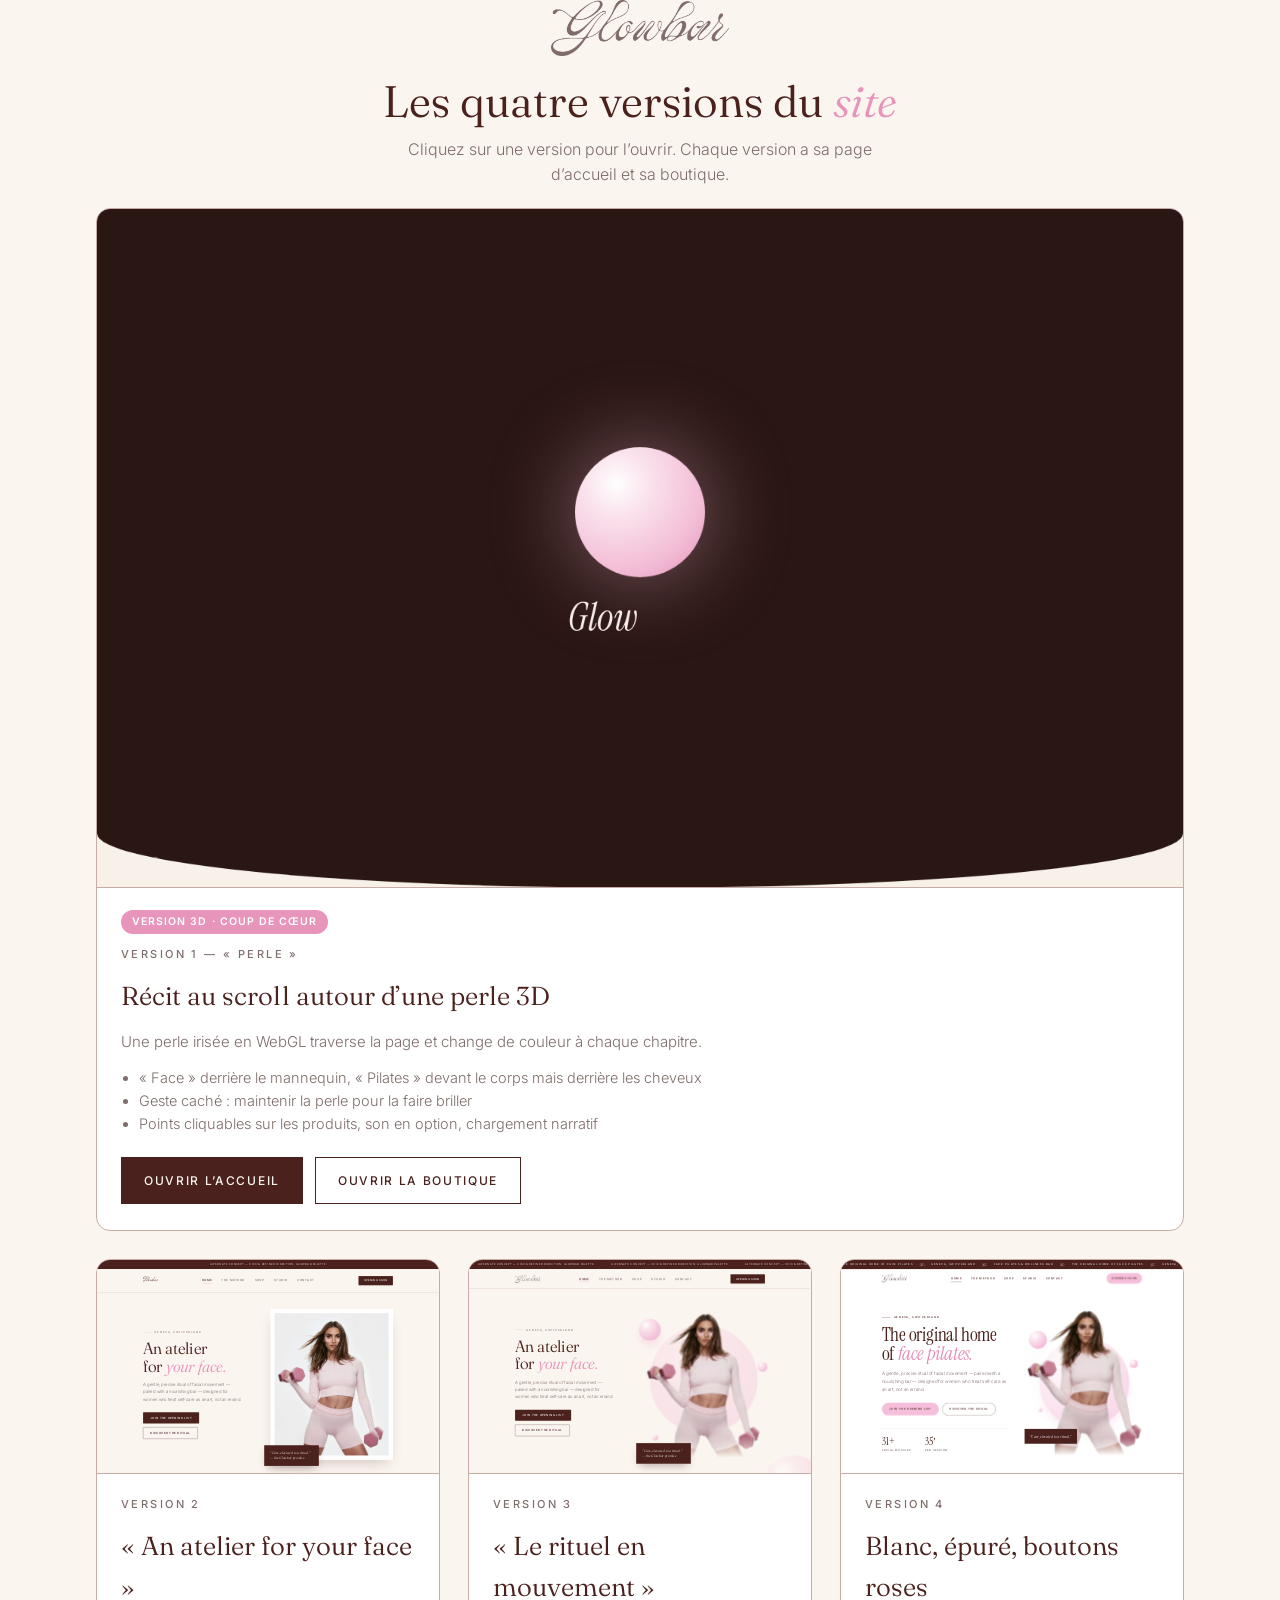
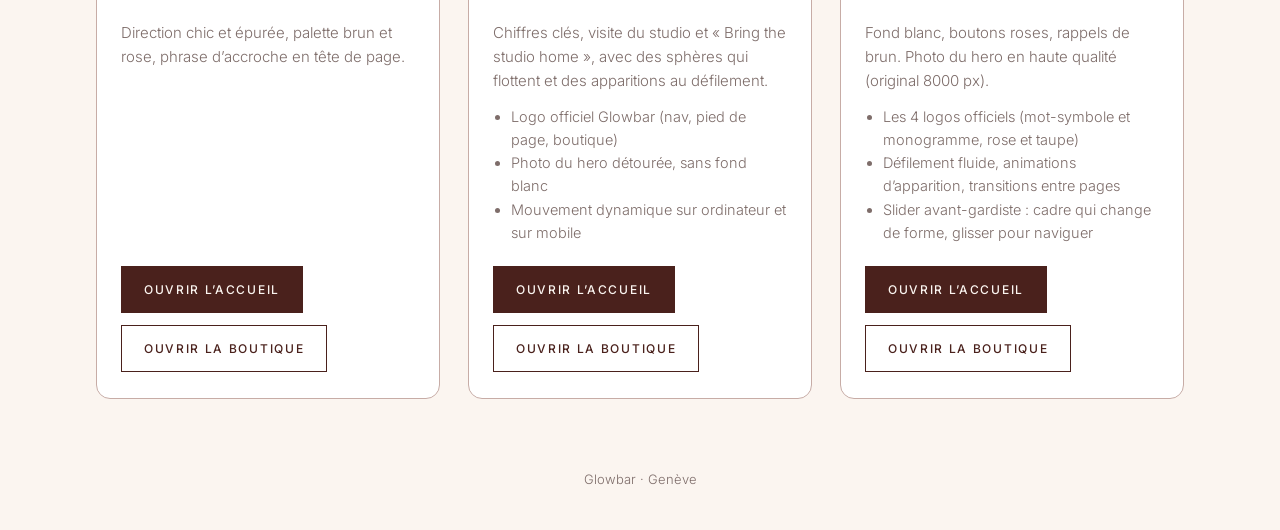
==== index.html @ d40202db "Dossiers de versions renommés (adresses uniques) pour éviter les anciennes copies en cache Les adres" ====
<!DOCTYPE html>
<html lang="fr">
<head>
<meta name="robots" content="noindex, nofollow">
<meta charset="UTF-8">
<meta name="viewport" content="width=device-width, initial-scale=1.0">
<title>Glowbar — Versions du site</title>
<link rel="preconnect" href="https://fonts.googleapis.com">
<link rel="preconnect" href="https://fonts.gstatic.com" crossorigin>
<link href="https://fonts.googleapis.com/css2?family=Fraunces:ital,opsz,wghtv0,9..144,340;1,9..144,340&family=Inter:wghtv300;400;500&display=swap" rel="stylesheet">
<style>
  :root{
    --bg:#FBF5F0; --card:#FFFFFF; --ink:#241C1A; --oxblood:#4A211C; --taupe:#7E6D6A;
    --mauve:#C7ACA6; --pink:#E895BB; --blush:#FBE3EA;
  }
  :root:not([data-theme="light"]){}
  vmedia (prefers-color-scheme: dark){
    :root:not([data-theme="light"]){ --bg:#1E1615; --card:#2A201E; --ink:#F5ECE8; --oxblood:#F5ECE8; --taupe:#BBA9A5; --mauve:#4A3A37; --blush:#3A2A2E; }
  }
  *{box-sizing:border-box}
  body{margin:0;background:var(--bg);color:var(--ink);font-family:Inter,sans-serif;font-weight:300;line-height:1.6;-webkit-font-smoothing:antialiased}
  .wrap{max-width:1120px;margin:0 auto;padding:0 16px}
  header{padding:56px 0 36px;text-align:center}
  header img{height:56px;width:auto;margin:0 auto 20px;display:block}
  h1{font-family:Fraunces,serif;font-weight:340;font-size:clamp(28px,4vw,44px);line-height:1.15;margin:0 0 10px;color:var(--oxblood)}
  h1 em{color:var(--pink)}
  header p{margin:0 auto;max-width:520px;color:var(--taupe)}
  .grid{display:grid;grid-template-columns:repeat(auto-fit,minmax(min(100%,320px),1fr));gap:28px;padding:20px 0 70px}
  .card{background:var(--card);border:1px solid var(--mauve);border-radius:14px;overflow:hidden;display:flex;flex-direction:column}
  .thumb{position:relative;aspect-ratio:16/10;overflow:hidden;background:var(--blush);border-bottom:1px solid var(--mauve)}
  .thumb iframe{position:absolute;left:0;top:0;width:1440px;height:900px;border:0;transform-origin:0 0;pointer-events:none}
  .body{padding:22px 24px 26px;display:flex;flex-direction:column;gap:12px;flex:1}
  .tag{font-size:11px;letter-spacing:.22em;text-transform:uppercase;color:var(--taupe);font-weight:500}
  h2{font-family:Fraunces,serif;font-weight:340;font-size:26px;margin:0;color:var(--oxblood)}
  .body p{margin:0;color:var(--taupe);font-size:15px}
  ul{margin:0;padding-left:18px;color:var(--taupe);font-size:14.5px}
  .links{display:flex;gap:12px;flex-wrap:wrap;margin-top:auto;padding-top:10px}
  .btn{display:inline-block;padding:13px 22px;font-size:12px;letter-spacing:.14em;text-transform:uppercase;font-weight:500;text-decoration:none;border:1px solid var(--oxblood);color:var(--oxblood)}
  .btn.primary{background:var(--oxblood);color:var(--bg)}
  .btn:hover{opacity:.85}
  .btn:focus-visible{outline:2px solid var(--pink);outline-offset:3px}
  .chosen{display:inline-block;background:var(--pink);color:#fff;font-size:10.5px;letter-spacing:.1em;text-transform:uppercase;padding:4px 11px;border-radius:999px;font-weight:600;align-self:flex-start}
  .card.featured{grid-column:1/-1}
  vmedia(min-width:860px){
    .card.featured{display:grid;grid-template-columns:1.35fr 1fr}
    .card.featured .thumb{aspect-ratio:auto;min-height:420px;border-bottom:0;border-right:1px solid var(--mauve)}
    .card.featured h2{font-size:34px}
    .card.featured .body{padding:34px 36px}
  }
  footer{text-align:center;color:var(--taupe);font-size:13px;padding:0 0 40px}
</style>
</head>
<body>
<header class="wrap">
  <picture><source media="(prefers-color-scheme: dark)" srcset="3-rituel/assets/logo-glowbar-light.png"><img src="3-rituel/assets/logo-glowbar.png" alt="Glowbar" width="1200" height="377"></picture>
  <h1>Les quatre versions du <em>site</em></h1>
  <p>Cliquez sur une version pour l’ouvrir. Chaque version a sa page d’accueil et sa boutique.</p>
</header>

<main class="wrap">
  <div class="grid">
    <article class="card featured">
      <div class="thumb"><iframe src="1-perle/index.html" title="Aperçu version 1" loading="lazy" tabindex="-1"></iframe></div>
      <div class="body">
        <span class="chosen">Version 3D · coup de cœur</span>
        <span class="tag">Version 1 — « Perle »</span>
        <h2>Récit au scroll autour d’une perle 3D</h2>
        <p>Une perle irisée en WebGL traverse la page et change de couleur à chaque chapitre.</p>
        <ul>
          <li>« Face » derrière le mannequin, « Pilates » devant le corps mais derrière les cheveux</li>
          <li>Geste caché : maintenir la perle pour la faire briller</li>
          <li>Points cliquables sur les produits, son en option, chargement narratif</li>
        </ul>
        <div class="links">
          <a class="btn primary" href="1-perle/index.html" target="_blank" rel="noopener">Ouvrir l’accueil</a>
          <a class="btn" href="1-perle/shop.html" target="_blank" rel="noopener">Ouvrir la boutique</a>
        </div>
      </div>
    </article>

    <article class="card">
      <div class="thumb"><iframe src="2-atelier/index.html" title="Aperçu version 2" loading="lazy" tabindex="-1"></iframe></div>
      <div class="body">
        <span class="tag">Version 2</span>
        <h2>« An atelier for your face »</h2>
        <p>Direction chic et épurée, palette brun et rose, phrase d’accroche en tête de page.</p>
        <div class="links">
          <a class="btn primary" href="2-atelier/index.html" target="_blank" rel="noopener">Ouvrir l’accueil</a>
          <a class="btn" href="2-atelier/shop.html" target="_blank" rel="noopener">Ouvrir la boutique</a>
        </div>
      </div>
    </article>

    <article class="card">
      <div class="thumb"><iframe src="3-rituel/index.html" title="Aperçu version 3" loading="lazy" tabindex="-1"></iframe></div>
      <div class="body">
        <span class="tag">Version 3</span>
        <h2>« Le rituel en mouvement »</h2>
        <p>Chiffres clés, visite du studio et « Bring the studio home », avec des sphères qui flottent et des apparitions au défilement.</p>
        <ul>
          <li>Logo officiel Glowbar (nav, pied de page, boutique)</li>
          <li>Photo du hero détourée, sans fond blanc</li>
          <li>Mouvement dynamique sur ordinateur et sur mobile</li>
        </ul>
        <div class="links">
          <a class="btn primary" href="3-rituel/index.html" target="_blank" rel="noopener">Ouvrir l’accueil</a>
          <a class="btn" href="3-rituel/shop.html" target="_blank" rel="noopener">Ouvrir la boutique</a>
        </div>
      </div>
    </article>

    <article class="card">
      <div class="thumb"><iframe src="4-blanc/index.html" title="Aperçu version 4" loading="lazy" tabindex="-1"></iframe></div>
      <div class="body">
        <span class="tag">Version 4</span>
        <h2>Blanc, épuré, boutons roses</h2>
        <p>Fond blanc, boutons roses, rappels de brun. Photo du hero en haute qualité (original 8000 px).</p>
        <ul>
          <li>Les 4 logos officiels (mot-symbole et monogramme, rose et taupe)</li>
          <li>Défilement fluide, animations d’apparition, transitions entre pages</li>
          <li>Slider avant-gardiste : cadre qui change de forme, glisser pour naviguer</li>
        </ul>
        <div class="links">
          <a class="btn primary" href="4-blanc/index.html" target="_blank" rel="noopener">Ouvrir l’accueil</a>
          <a class="btn" href="4-blanc/shop.html" target="_blank" rel="noopener">Ouvrir la boutique</a>
        </div>
      </div>
    </article>
  </div>
</main>
<footer>Glowbar · Genève</footer>

<script>
  // scale each 1440px-wide preview to fit its card
  function fit(){
    document.querySelectorAll('.thumb').forEach(function(t){
      var f = t.querySelector('iframe');
      var k = t.clientWidth / 1440;   // fit the width; a taller box simply gets a taller preview viewport
      f.style.height = Math.max(900, t.clientHeight / k) + 'px';
      f.style.transform = 'scale(' + k + ')';
      f.style.left = '0px';
    });
  }
  window.addEventListener('resize', fit); window.addEventListener('load', fit); fit();
</script>
</body>
</html>
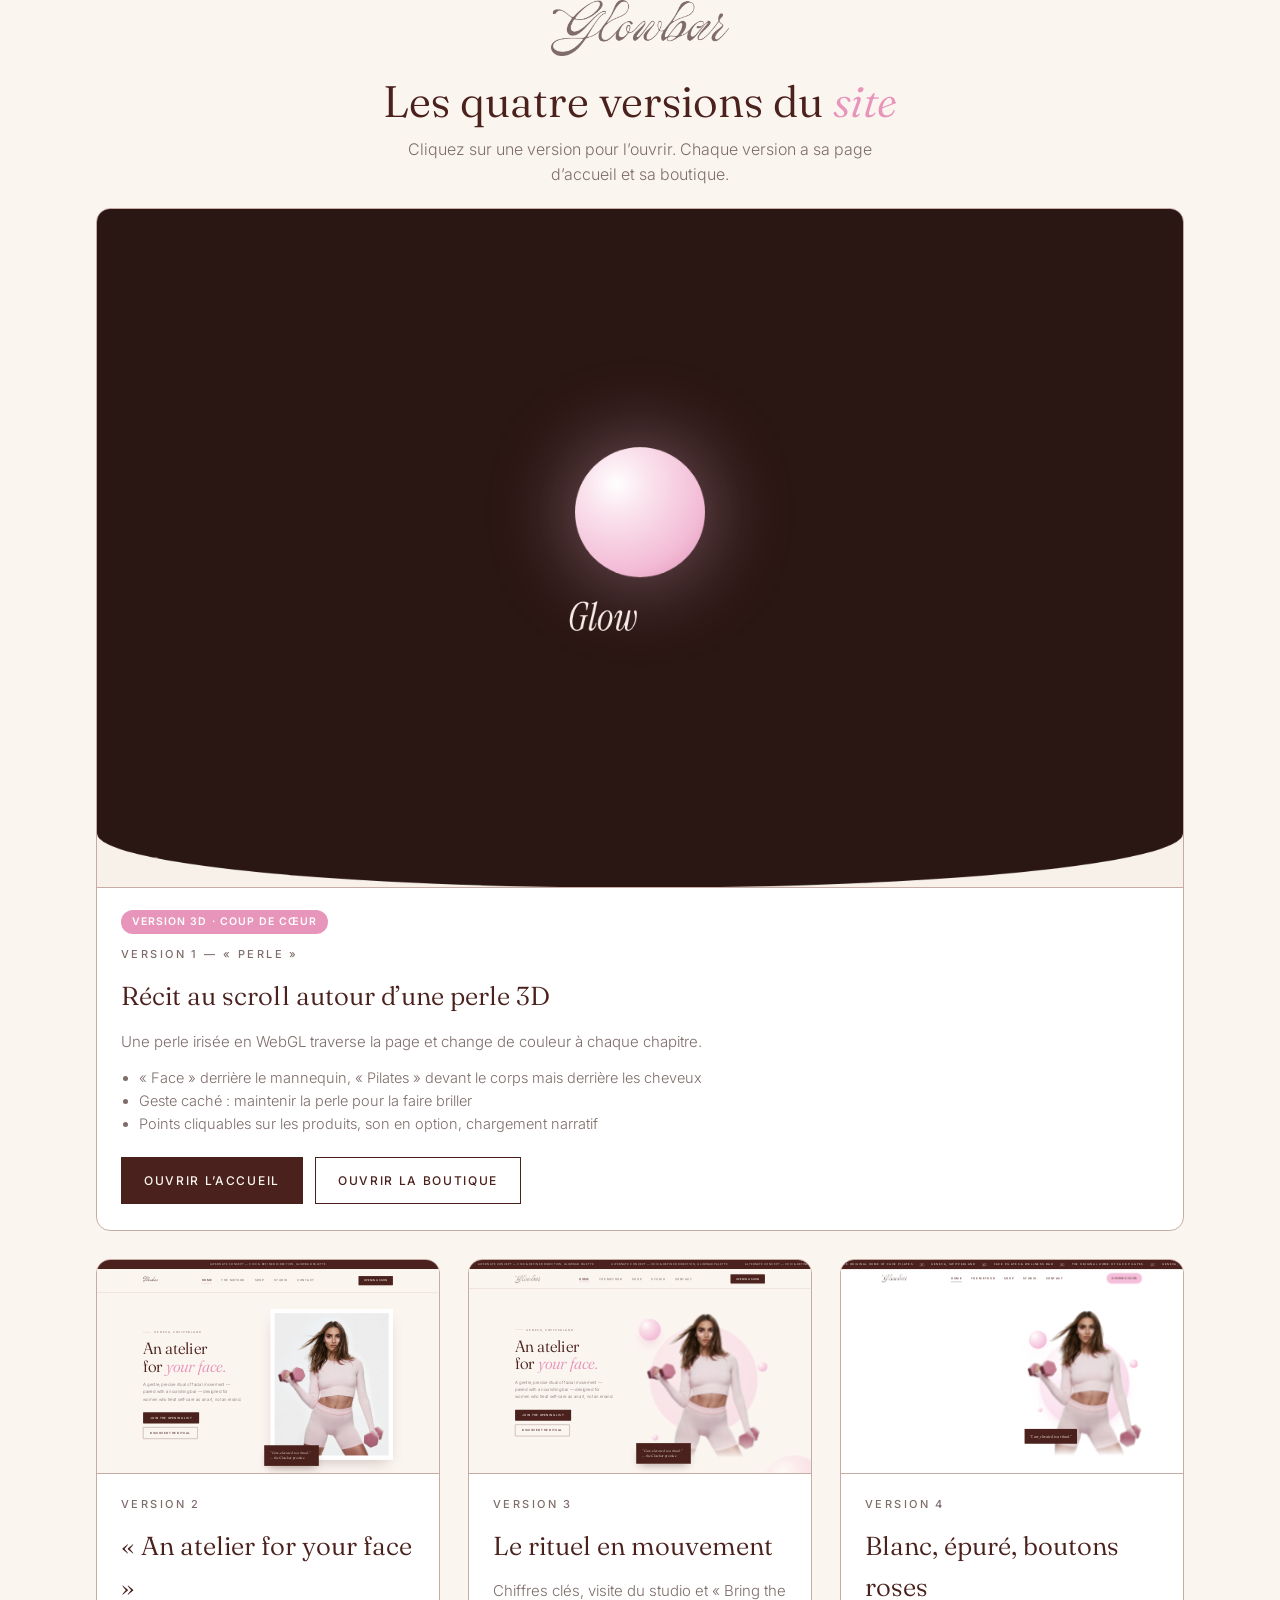
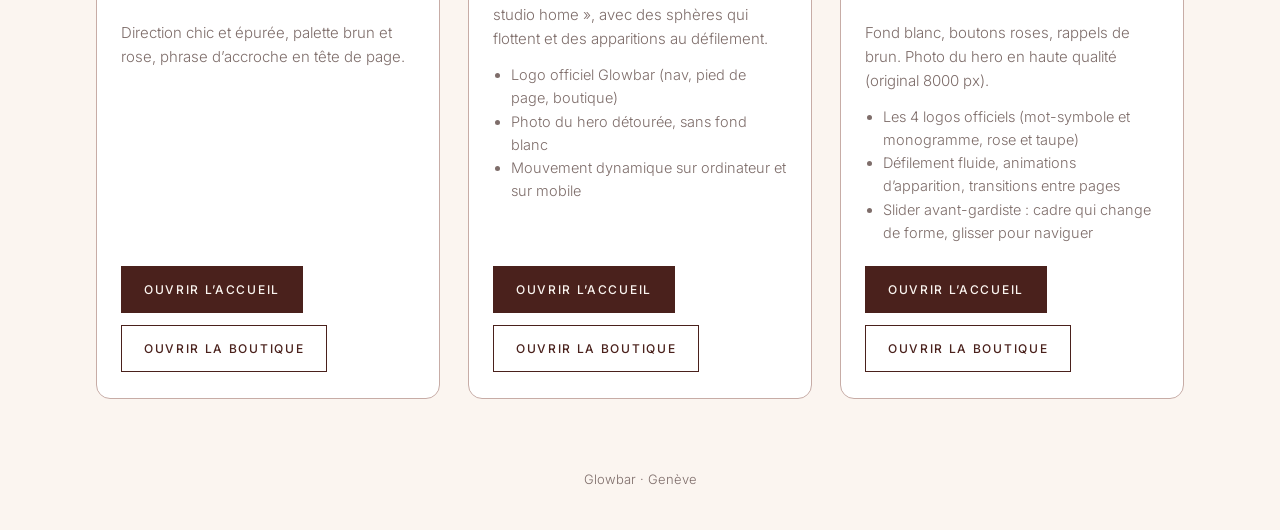
==== commit 174326e4: "Page d'accès : titre de la version 3 sans guillemets Co-Authored-By: Claude Sonnet 5.5 <noreply@anth" ====
--- a/index.html
+++ b/index.html
@@ -95,7 +95,7 @@
       <div class="thumb"><iframe src="3-rituel/index.html" title="Aperçu version 3" loading="lazy" tabindex="-1"></iframe></div>
       <div class="body">
         <span class="tag">Version 3</span>
-        <h2>« Le rituel en mouvement »</h2>
+        <h2>Le rituel en mouvement</h2>
         <p>Chiffres clés, visite du studio et « Bring the studio home », avec des sphères qui flottent et des apparitions au défilement.</p>
         <ul>
           <li>Logo officiel Glowbar (nav, pied de page, boutique)</li>
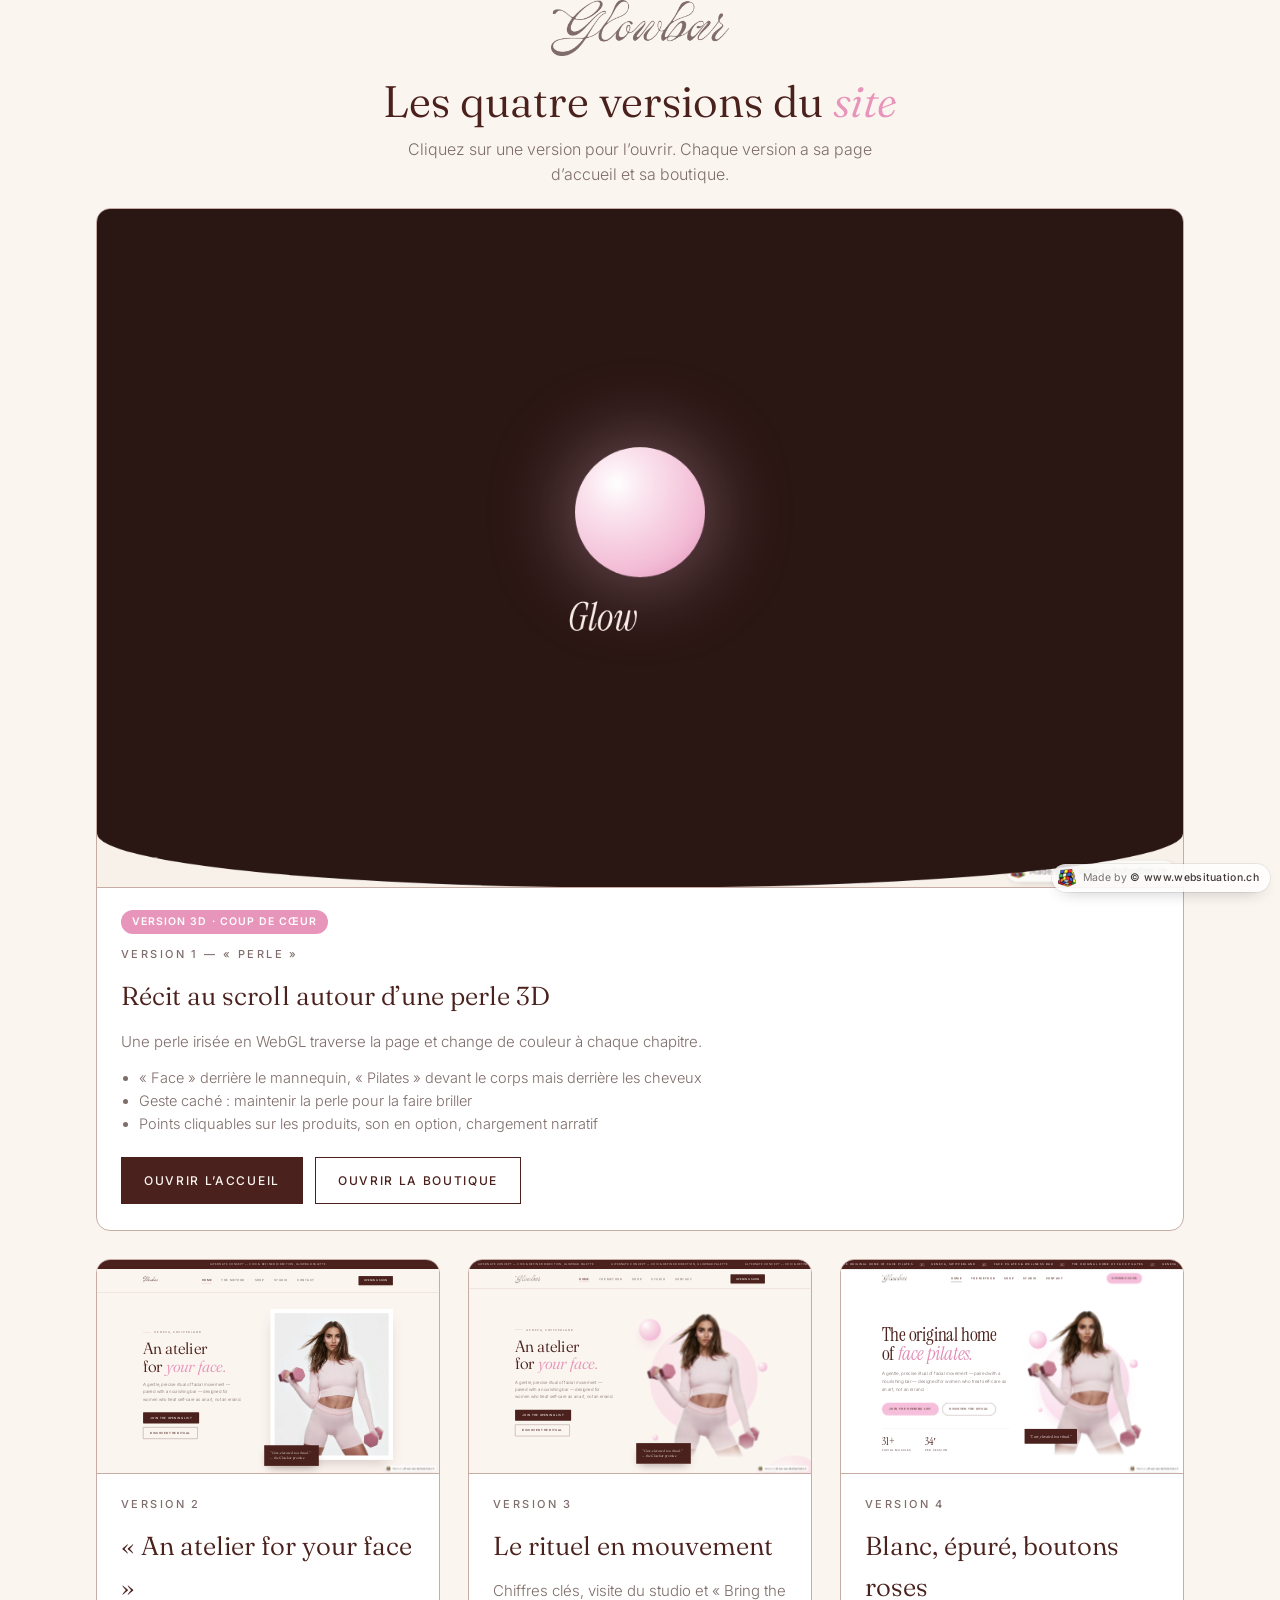
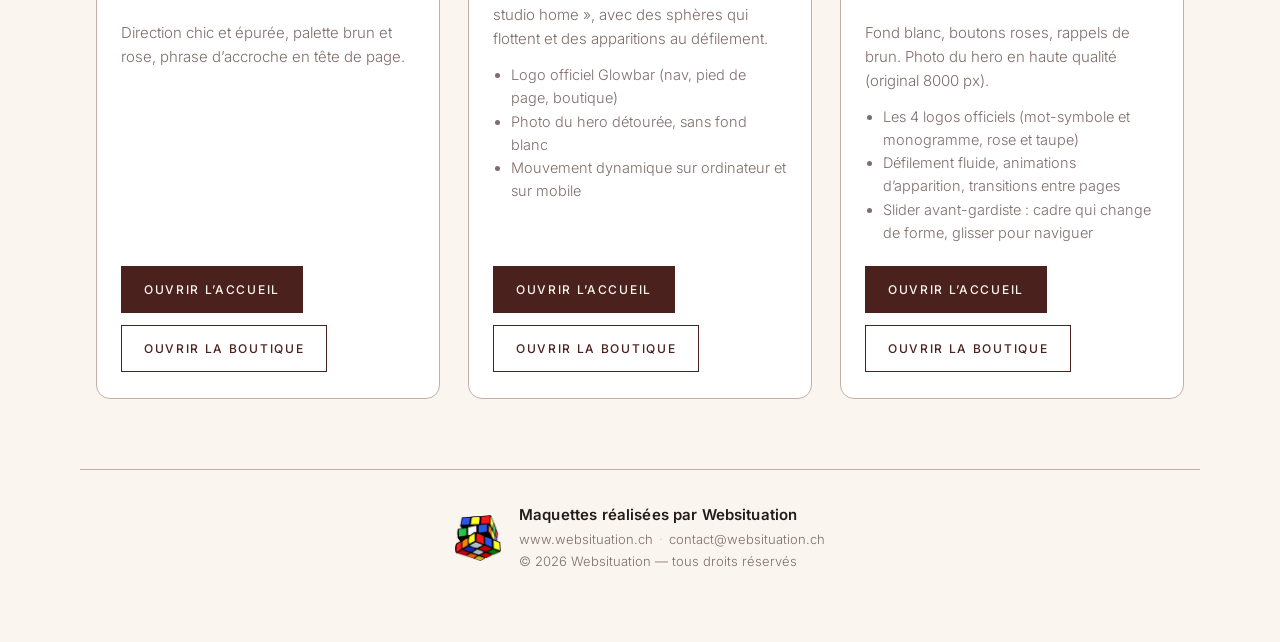
==== commit 26edb40d: "Mention « Made by © www.websituation.ch » sur toutes les pages et coordonnées sur la page de présent" ====
--- a/index.html
+++ b/index.html
@@ -48,6 +48,17 @@
     .card.featured .body{padding:34px 36px}
   }
   footer{text-align:center;color:var(--taupe);font-size:13px;padding:0 0 40px}
+  .ws-mark{position:fixed;right:10px;bottom:8px;z-index:140;display:inline-flex;align-items:center;gap:7px;padding:5px 11px 5px 6px;border-radius:999px;background:rgba(255,255,255,.82);backdrop-filter:blur(8px);box-shadow:0 0 0 1px rgba(40,30,28,.08),0 6px 18px -10px rgba(0,0,0,.5);color:#2b2321;font:500 10.5px/1 Inter,system-ui,sans-serif;letter-spacing:.03em;text-decoration:none;opacity:.9;transition:opacity .3s,transform .4s}
+  .ws-mark:hover,.ws-mark:focus-visible{opacity:1;transform:translateY(-2px)}
+  .ws-mark img{width:18px;height:18px;display:block}.ws-mark b{font-weight:400;opacity:.7}
+  @media(max-width:560px){.ws-mark b{display:none}}
+  .credit{max-width:1120px;margin:0 auto 0;padding:34px 16px 70px;border-top:1px solid var(--mauve);display:flex;align-items:center;justify-content:center;gap:18px;flex-wrap:wrap;text-align:left;color:var(--taupe)}
+  .credit img{width:46px;height:46px;display:block}
+  .credit-txt{display:grid;gap:3px;font-size:13px;line-height:1.5}
+  .credit-txt strong{font-family:Inter,sans-serif;font-weight:600;font-size:15px;color:var(--ink);letter-spacing:.01em}
+  .credit a{color:inherit;text-decoration:none;border-bottom:1px solid transparent;transition:border-color .3s,color .3s}
+  .credit a:hover,.credit a:focus-visible{color:var(--pink);border-color:var(--pink)}
+  .credit-sep{opacity:.4;margin:0 6px}
 </style>
 </head>
 <body>
@@ -128,7 +139,12 @@
     </article>
   </div>
 </main>
-<footer>Glowbar · Genève</footer>
+<footer class="credit">
+  <a href="https://www.websituation.ch" target="_blank" rel="noopener" aria-label="Websituation"><img src="websituation-cube.png" alt="Logo Websituation" width="46" height="46"></a>
+  <div class="credit-txt"><strong>Maquettes réalisées par Websituation</strong>
+    <span><a href="https://www.websituation.ch" target="_blank" rel="noopener">www.websituation.ch</a><span class="credit-sep">·</span><a href="mailto:contact@websituation.ch">contact@websituation.ch</a></span>
+    <span>© 2026 Websituation — tous droits réservés</span></div>
+</footer>
 
 <script>
   // scale each 1440px-wide preview to fit its card
@@ -143,5 +159,6 @@
   }
   window.addEventListener('resize', fit); window.addEventListener('load', fit); fit();
 </script>
+<a class="ws-mark" href="https://www.websituation.ch" target="_blank" rel="noopener" aria-label="Made by Websituation, www.websituation.ch"><img src="websituation-cube.png" alt="" width="18" height="18"><span><b>Made by </b>© www.websituation.ch</span></a>
 </body>
 </html>
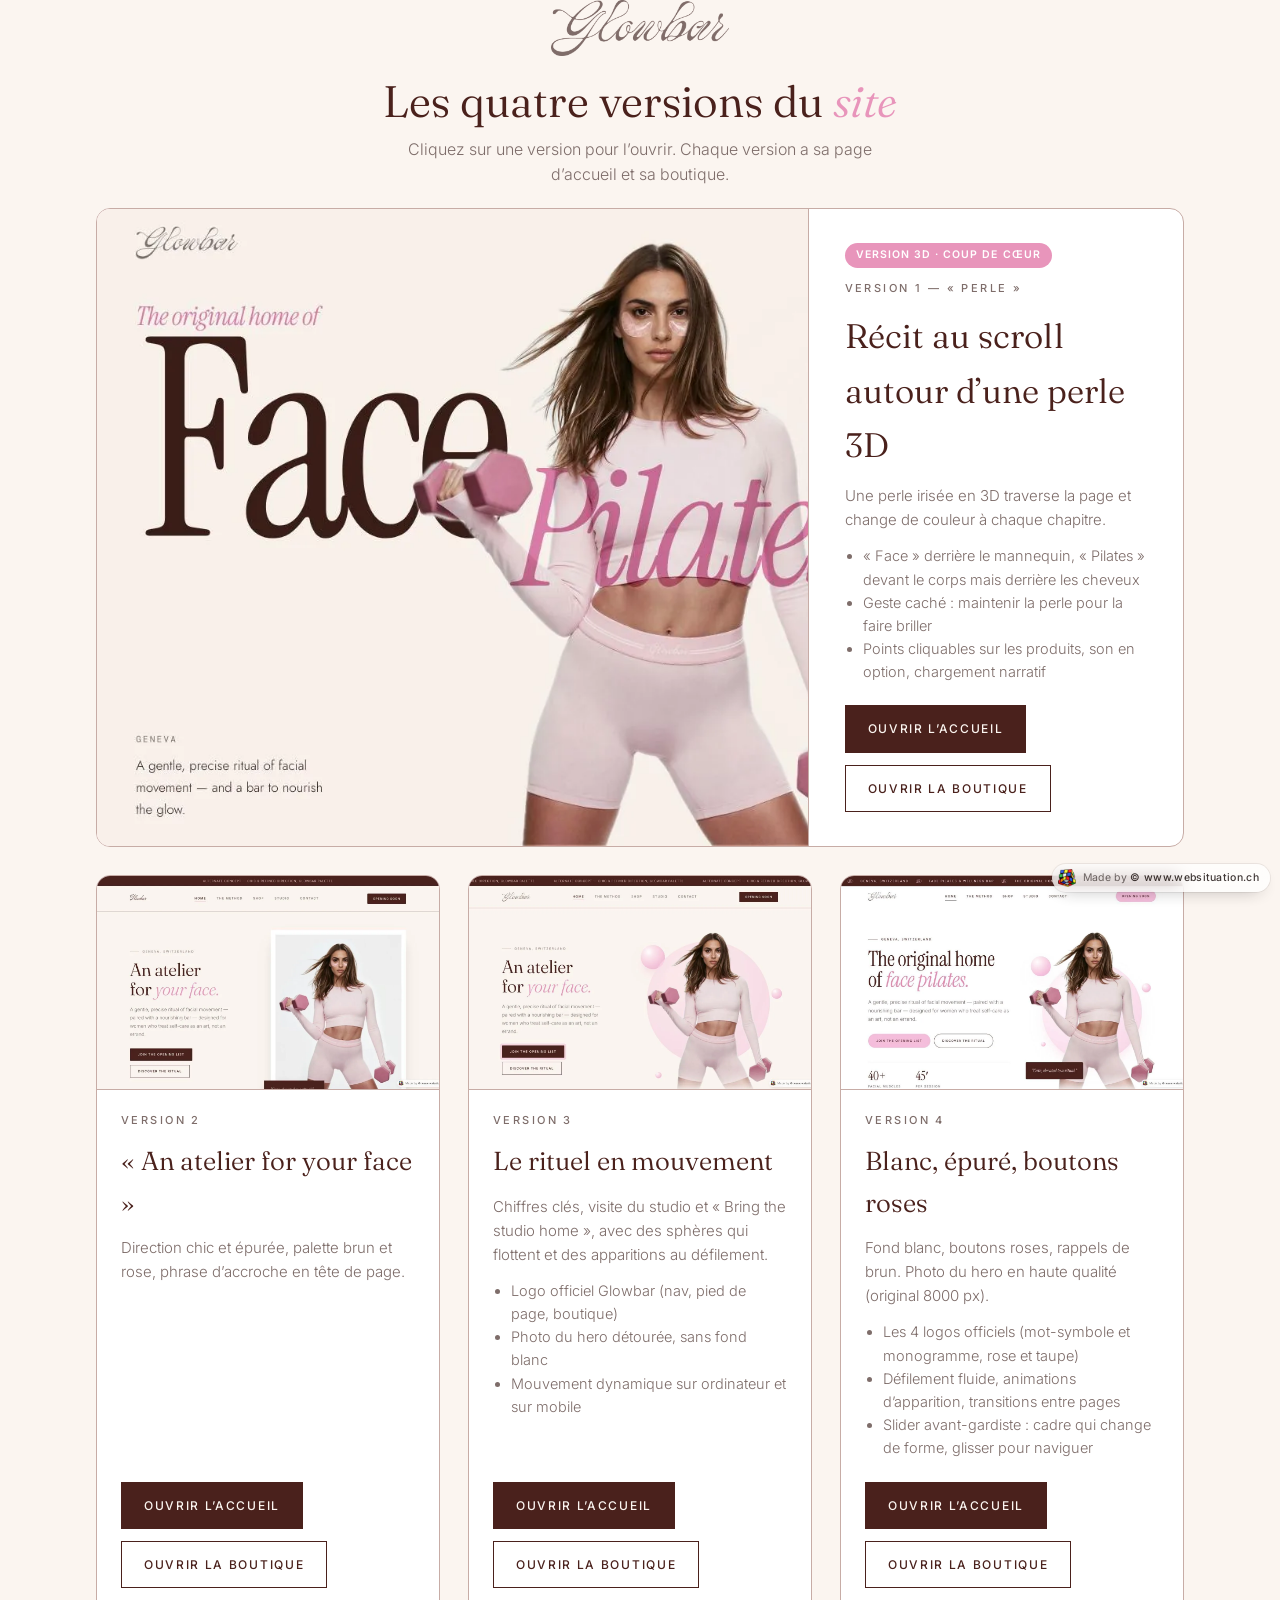
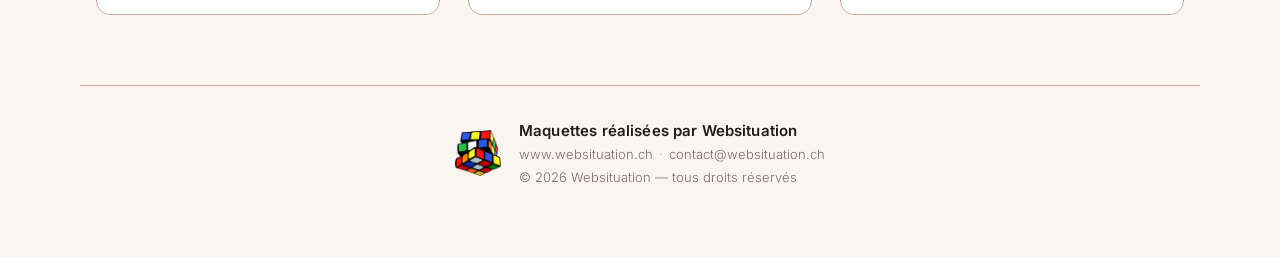
==== commit a5fafd5d: "Page de présentation : sans WebGL, aperçus en images fixes, règles @media rétablies - Le mot WebGL d" ====
--- a/index.html
+++ b/index.html
@@ -14,7 +14,7 @@
     --mauve:#C7ACA6; --pink:#E895BB; --blush:#FBE3EA;
   }
   :root:not([data-theme="light"]){}
-  vmedia (prefers-color-scheme: dark){
+  @media (prefers-color-scheme: dark){
     :root:not([data-theme="light"]){ --bg:#1E1615; --card:#2A201E; --ink:#F5ECE8; --oxblood:#F5ECE8; --taupe:#BBA9A5; --mauve:#4A3A37; --blush:#3A2A2E; }
   }
   *{box-sizing:border-box}
@@ -27,8 +27,9 @@
   header p{margin:0 auto;max-width:520px;color:var(--taupe)}
   .grid{display:grid;grid-template-columns:repeat(auto-fit,minmax(min(100%,320px),1fr));gap:28px;padding:20px 0 70px}
   .card{background:var(--card);border:1px solid var(--mauve);border-radius:14px;overflow:hidden;display:flex;flex-direction:column}
-  .thumb{position:relative;aspect-ratio:16/10;overflow:hidden;background:var(--blush);border-bottom:1px solid var(--mauve)}
-  .thumb iframe{position:absolute;left:0;top:0;width:1440px;height:900px;border:0;transform-origin:0 0;pointer-events:none}
+  .thumb{position:relative;display:block;aspect-ratio:16/10;overflow:hidden;background:var(--blush);border-bottom:1px solid var(--mauve)}
+  .thumb img{position:absolute;inset:0;width:100%;height:100%;object-fit:cover;object-position:top center;transition:transform .8s cubic-bezier(.16,.8,.3,1)}
+  .card:hover .thumb img{transform:scale(1.03)}
   .body{padding:22px 24px 26px;display:flex;flex-direction:column;gap:12px;flex:1}
   .tag{font-size:11px;letter-spacing:.22em;text-transform:uppercase;color:var(--taupe);font-weight:500}
   h2{font-family:Fraunces,serif;font-weight:340;font-size:26px;margin:0;color:var(--oxblood)}
@@ -41,9 +42,10 @@
   .btn:focus-visible{outline:2px solid var(--pink);outline-offset:3px}
   .chosen{display:inline-block;background:var(--pink);color:#fff;font-size:10.5px;letter-spacing:.1em;text-transform:uppercase;padding:4px 11px;border-radius:999px;font-weight:600;align-self:flex-start}
   .card.featured{grid-column:1/-1}
-  vmedia(min-width:860px){
-    .card.featured{display:grid;grid-template-columns:1.35fr 1fr}
+  @media(min-width:860px){
+    .card.featured{display:grid;grid-template-columns:1.9fr 1fr}
     .card.featured .thumb{aspect-ratio:auto;min-height:420px;border-bottom:0;border-right:1px solid var(--mauve)}
+    .card.featured .thumb img{object-position:3% top}
     .card.featured h2{font-size:34px}
     .card.featured .body{padding:34px 36px}
   }
@@ -71,12 +73,12 @@
 <main class="wrap">
   <div class="grid">
     <article class="card featured">
-      <div class="thumb"><iframe src="1-perle/index.html" title="Aperçu version 1" loading="lazy" tabindex="-1"></iframe></div>
+      <a class="thumb" href="1-perle/index.html" target="_blank" rel="noopener" tabindex="-1" aria-hidden="true"><img src="previews/1-perle.webp" alt="Aperçu de la version 1" width="1440" height="812" loading="lazy" decoding="async"></a>
       <div class="body">
         <span class="chosen">Version 3D · coup de cœur</span>
         <span class="tag">Version 1 — « Perle »</span>
         <h2>Récit au scroll autour d’une perle 3D</h2>
-        <p>Une perle irisée en WebGL traverse la page et change de couleur à chaque chapitre.</p>
+        <p>Une perle irisée en 3D traverse la page et change de couleur à chaque chapitre.</p>
         <ul>
           <li>« Face » derrière le mannequin, « Pilates » devant le corps mais derrière les cheveux</li>
           <li>Geste caché : maintenir la perle pour la faire briller</li>
@@ -90,7 +92,7 @@
     </article>
 
     <article class="card">
-      <div class="thumb"><iframe src="2-atelier/index.html" title="Aperçu version 2" loading="lazy" tabindex="-1"></iframe></div>
+      <a class="thumb" href="2-atelier/index.html" target="_blank" rel="noopener" tabindex="-1" aria-hidden="true"><img src="previews/2-atelier.webp" alt="Aperçu de la version 2" width="1440" height="812" loading="lazy" decoding="async"></a>
       <div class="body">
         <span class="tag">Version 2</span>
         <h2>« An atelier for your face »</h2>
@@ -103,7 +105,7 @@
     </article>
 
     <article class="card">
-      <div class="thumb"><iframe src="3-rituel/index.html" title="Aperçu version 3" loading="lazy" tabindex="-1"></iframe></div>
+      <a class="thumb" href="3-rituel/index.html" target="_blank" rel="noopener" tabindex="-1" aria-hidden="true"><img src="previews/3-rituel.webp" alt="Aperçu de la version 3" width="1440" height="812" loading="lazy" decoding="async"></a>
       <div class="body">
         <span class="tag">Version 3</span>
         <h2>Le rituel en mouvement</h2>
@@ -121,7 +123,7 @@
     </article>
 
     <article class="card">
-      <div class="thumb"><iframe src="4-blanc/index.html" title="Aperçu version 4" loading="lazy" tabindex="-1"></iframe></div>
+      <a class="thumb" href="4-blanc/index.html" target="_blank" rel="noopener" tabindex="-1" aria-hidden="true"><img src="previews/4-blanc.webp" alt="Aperçu de la version 4" width="1440" height="812" loading="lazy" decoding="async"></a>
       <div class="body">
         <span class="tag">Version 4</span>
         <h2>Blanc, épuré, boutons roses</h2>
@@ -146,19 +148,6 @@
     <span>© 2026 Websituation — tous droits réservés</span></div>
 </footer>
 
-<script>
-  // scale each 1440px-wide preview to fit its card
-  function fit(){
-    document.querySelectorAll('.thumb').forEach(function(t){
-      var f = t.querySelector('iframe');
-      var k = t.clientWidth / 1440;   // fit the width; a taller box simply gets a taller preview viewport
-      f.style.height = Math.max(900, t.clientHeight / k) + 'px';
-      f.style.transform = 'scale(' + k + ')';
-      f.style.left = '0px';
-    });
-  }
-  window.addEventListener('resize', fit); window.addEventListener('load', fit); fit();
-</script>
 <a class="ws-mark" href="https://www.websituation.ch" target="_blank" rel="noopener" aria-label="Made by Websituation, www.websituation.ch"><img src="websituation-cube.png" alt="" width="18" height="18"><span><b>Made by </b>© www.websituation.ch</span></a>
 </body>
 </html>
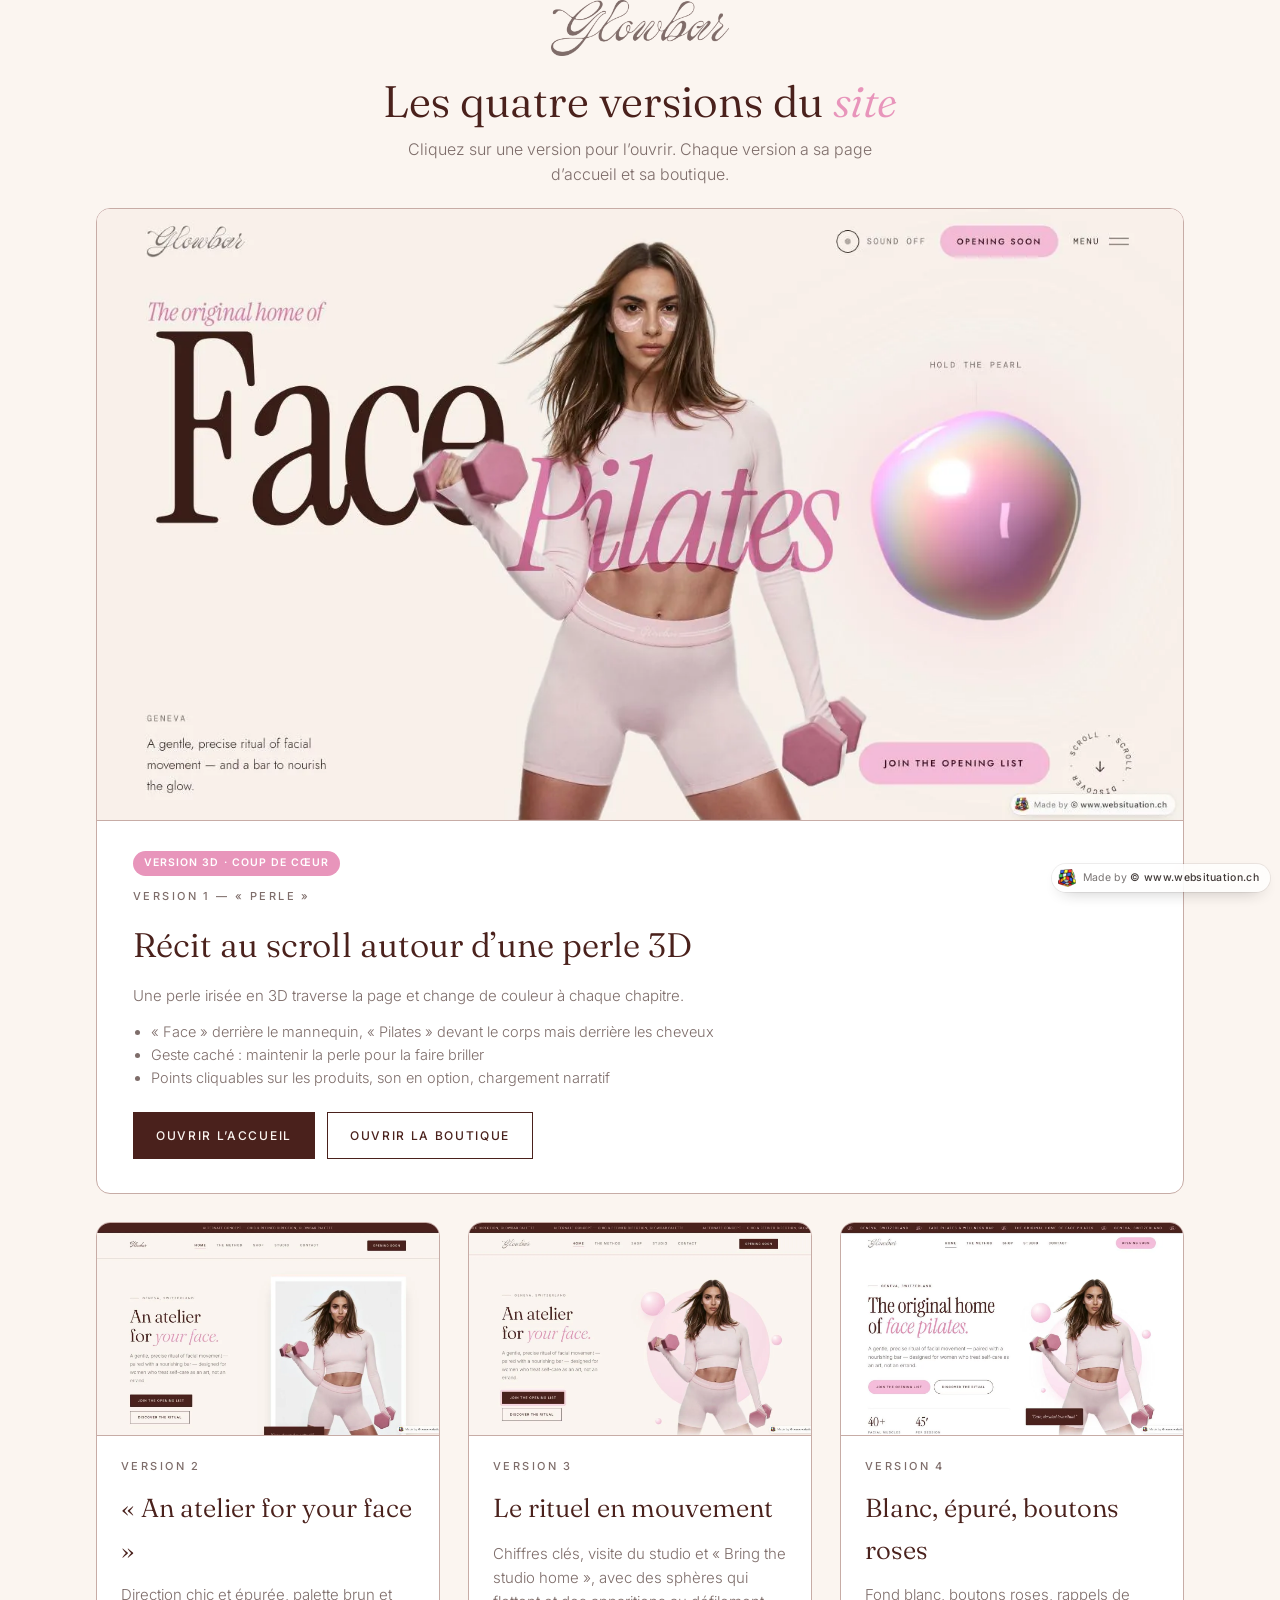
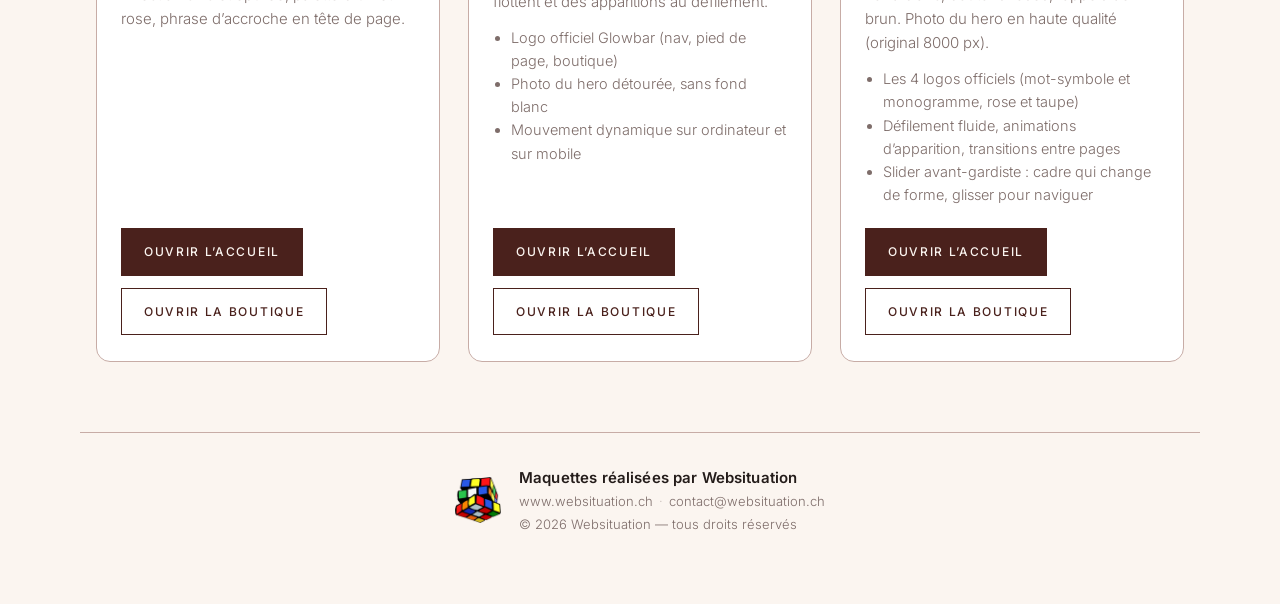
==== commit d4ed96ae: "Page de présentation : aperçu complet de la version 1 (sans recadrage) Co-Authored-By: Claude Sonnet" ====
--- a/index.html
+++ b/index.html
@@ -42,13 +42,11 @@
   .btn:focus-visible{outline:2px solid var(--pink);outline-offset:3px}
   .chosen{display:inline-block;background:var(--pink);color:#fff;font-size:10.5px;letter-spacing:.1em;text-transform:uppercase;padding:4px 11px;border-radius:999px;font-weight:600;align-self:flex-start}
   .card.featured{grid-column:1/-1}
-  @media(min-width:860px){
-    .card.featured{display:grid;grid-template-columns:1.9fr 1fr}
-    .card.featured .thumb{aspect-ratio:auto;min-height:420px;border-bottom:0;border-right:1px solid var(--mauve)}
-    .card.featured .thumb img{object-position:3% top}
-    .card.featured h2{font-size:34px}
-    .card.featured .body{padding:34px 36px}
-  }
+  .card.featured .thumb{aspect-ratio:1440/812;border-bottom:1px solid var(--mauve)}
+  .card.featured .thumb img{object-position:center top}
+  .card.featured h2{font-size:34px}
+  .card.featured .body{padding:30px 36px 34px}
+  .card.featured .body p{max-width:64ch}
   footer{text-align:center;color:var(--taupe);font-size:13px;padding:0 0 40px}
   .ws-mark{position:fixed;right:10px;bottom:8px;z-index:140;display:inline-flex;align-items:center;gap:7px;padding:5px 11px 5px 6px;border-radius:999px;background:rgba(255,255,255,.82);backdrop-filter:blur(8px);box-shadow:0 0 0 1px rgba(40,30,28,.08),0 6px 18px -10px rgba(0,0,0,.5);color:#2b2321;font:500 10.5px/1 Inter,system-ui,sans-serif;letter-spacing:.03em;text-decoration:none;opacity:.9;transition:opacity .3s,transform .4s}
   .ws-mark:hover,.ws-mark:focus-visible{opacity:1;transform:translateY(-2px)}
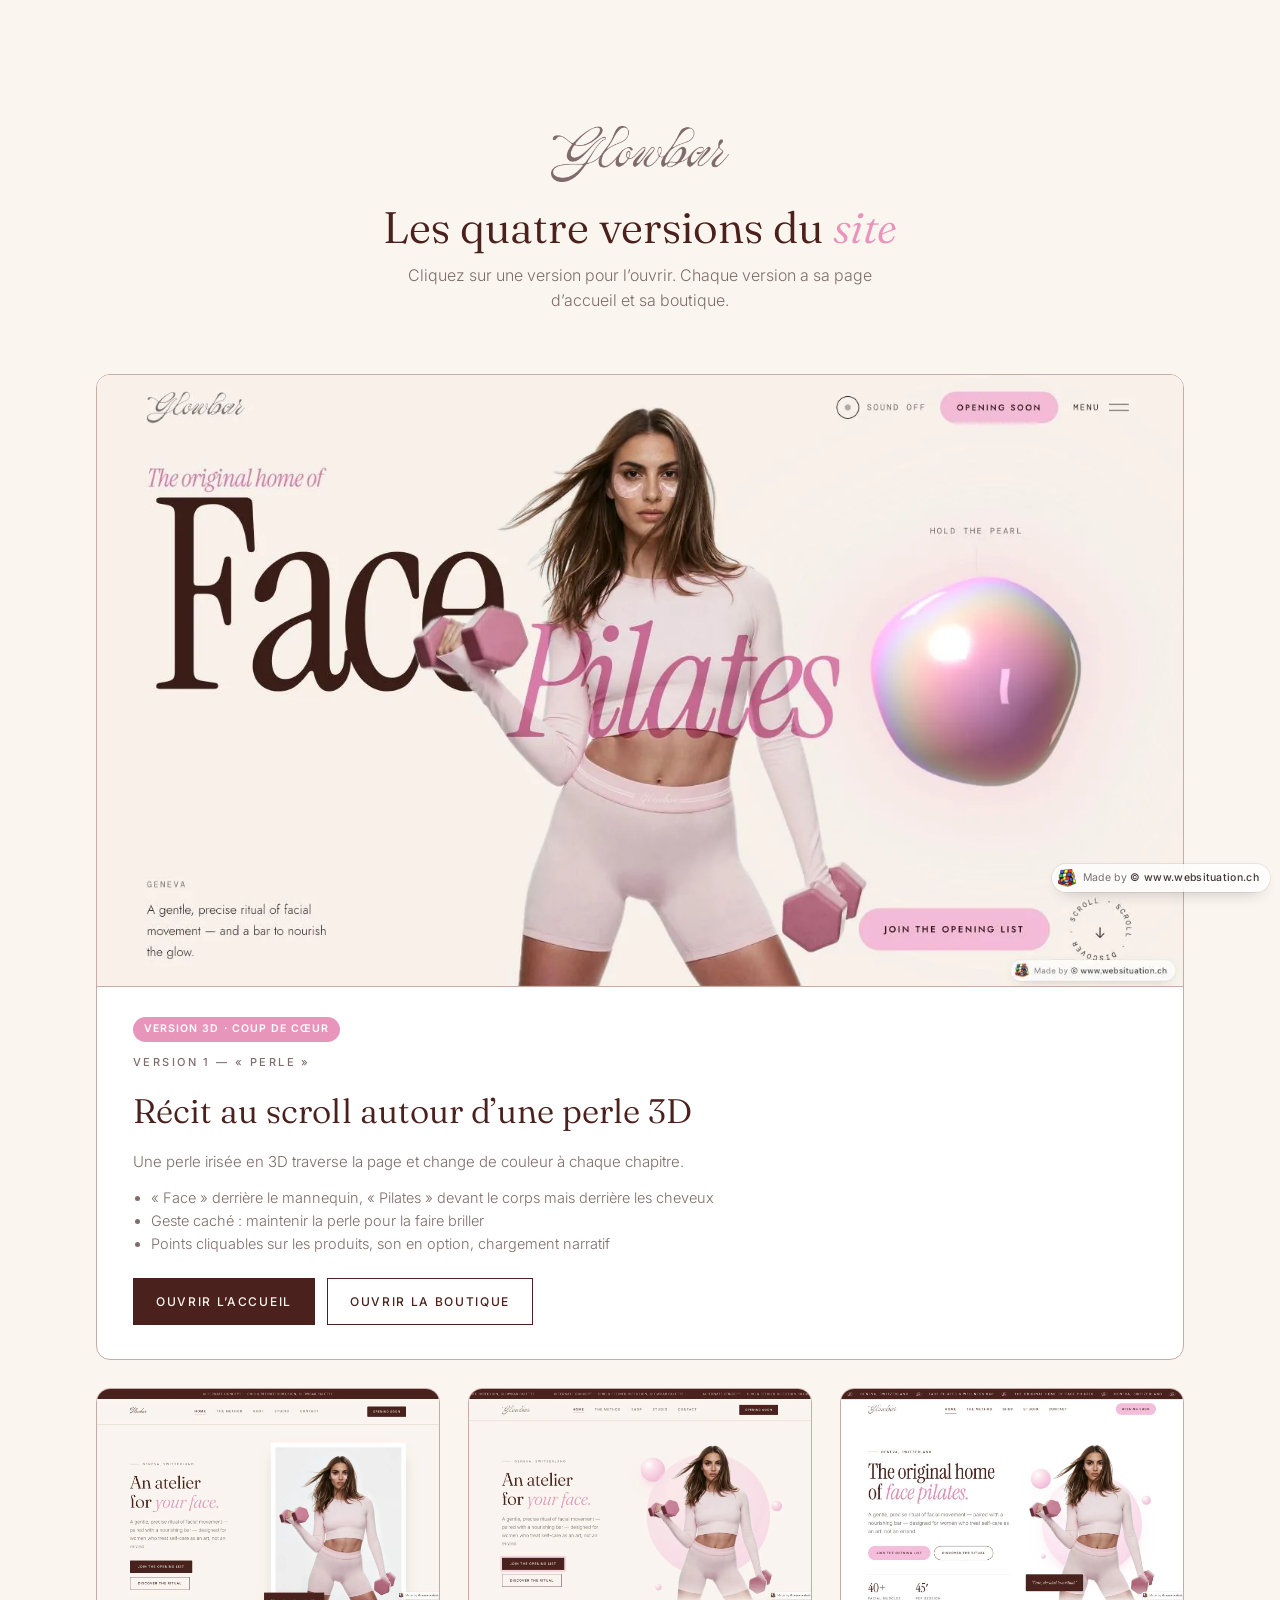
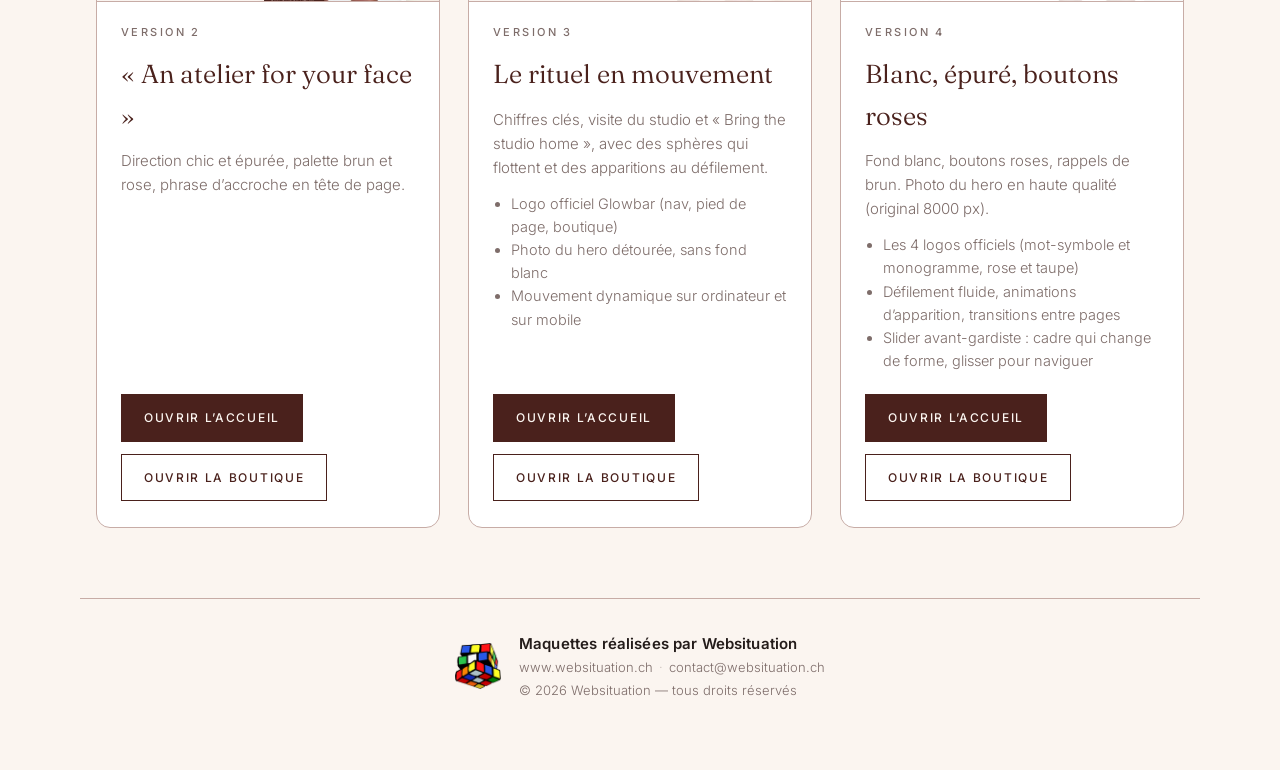
==== commit f8a5b700: "Page de présentation : plus de marge au-dessus du logo Co-Authored-By: Claude Sonnet 5.5 <noreply@an" ====
--- a/index.html
+++ b/index.html
@@ -7,20 +7,16 @@
 <title>Glowbar — Versions du site</title>
 <link rel="preconnect" href="https://fonts.googleapis.com">
 <link rel="preconnect" href="https://fonts.gstatic.com" crossorigin>
-<link href="https://fonts.googleapis.com/css2?family=Fraunces:ital,opsz,wghtv0,9..144,340;1,9..144,340&family=Inter:wghtv300;400;500&display=swap" rel="stylesheet">
+<link href="https://fonts.googleapis.com/css2?family=Fraunces:ital,opsz,wght@0,9..144,340;1,9..144,340&family=Inter:wght@300;400;500&display=swap" rel="stylesheet">
 <style>
   :root{
     --bg:#FBF5F0; --card:#FFFFFF; --ink:#241C1A; --oxblood:#4A211C; --taupe:#7E6D6A;
     --mauve:#C7ACA6; --pink:#E895BB; --blush:#FBE3EA;
   }
-  :root:not([data-theme="light"]){}
-  @media (prefers-color-scheme: dark){
-    :root:not([data-theme="light"]){ --bg:#1E1615; --card:#2A201E; --ink:#F5ECE8; --oxblood:#F5ECE8; --taupe:#BBA9A5; --mauve:#4A3A37; --blush:#3A2A2E; }
-  }
-  *{box-sizing:border-box}
+    *{box-sizing:border-box}
   body{margin:0;background:var(--bg);color:var(--ink);font-family:Inter,sans-serif;font-weight:300;line-height:1.6;-webkit-font-smoothing:antialiased}
   .wrap{max-width:1120px;margin:0 auto;padding:0 16px}
-  header{padding:56px 0 36px;text-align:center}
+  header.wrap{padding:clamp(88px,14vh,150px) 16px 40px;text-align:center}
   header img{height:56px;width:auto;margin:0 auto 20px;display:block}
   h1{font-family:Fraunces,serif;font-weight:340;font-size:clamp(28px,4vw,44px);line-height:1.15;margin:0 0 10px;color:var(--oxblood)}
   h1 em{color:var(--pink)}
@@ -60,10 +56,13 @@
   .credit a:hover,.credit a:focus-visible{color:var(--pink);border-color:var(--pink)}
   .credit-sep{opacity:.4;margin:0 6px}
 </style>
+<link rel="icon" href="favicon.ico" sizes="any">
+<link rel="icon" type="image/png" sizes="32x32" href="favicon-32.png">
+<link rel="apple-touch-icon" href="apple-touch-icon.png">
 </head>
 <body>
 <header class="wrap">
-  <picture><source media="(prefers-color-scheme: dark)" srcset="3-rituel/assets/logo-glowbar-light.png"><img src="3-rituel/assets/logo-glowbar.png" alt="Glowbar" width="1200" height="377"></picture>
+  <picture><img src="3-rituel/assets/logo-glowbar.png" alt="Glowbar" width="1200" height="377"></picture>
   <h1>Les quatre versions du <em>site</em></h1>
   <p>Cliquez sur une version pour l’ouvrir. Chaque version a sa page d’accueil et sa boutique.</p>
 </header>
